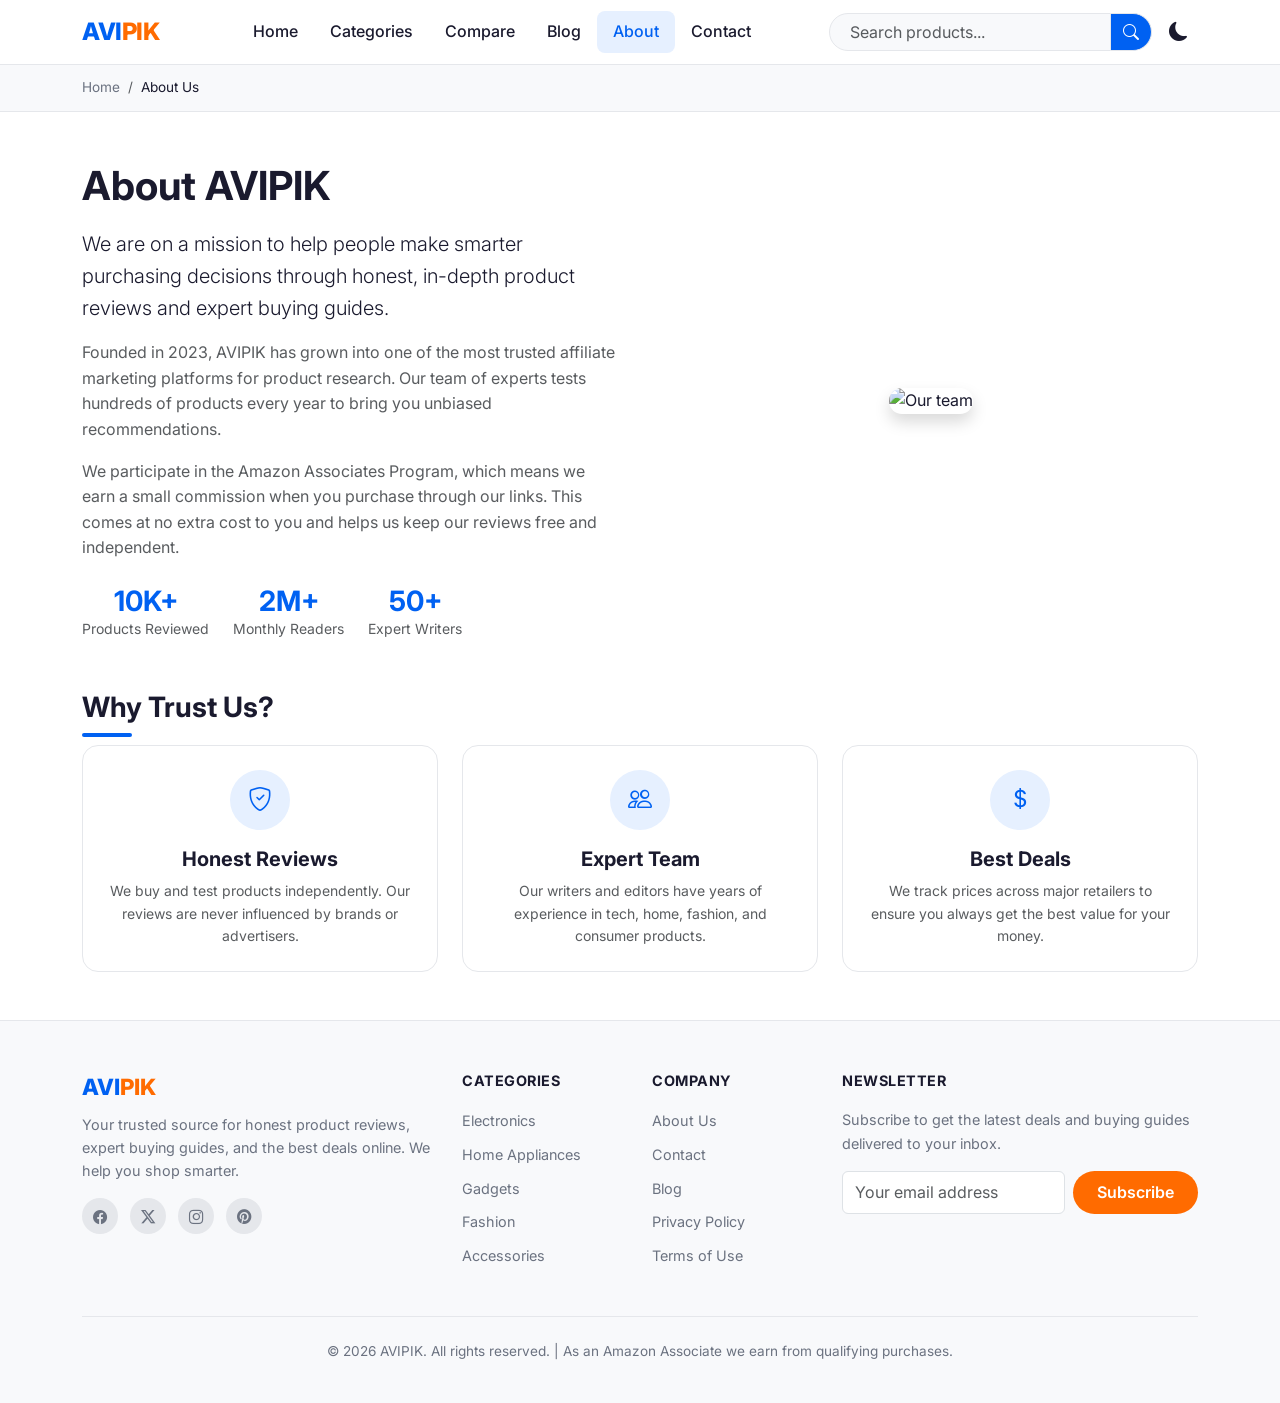
==== about.html @ 1dbca2f1 "one" ====
<!DOCTYPE html>
<html lang="en">
<head>
<meta charset="UTF-8">
<meta name="viewport" content="width=device-width, initial-scale=1.0">
<title>About Us - AVIPIK | Expert Product Reviews & Buying Guides</title>
<meta name="description" content="Learn about AVIPIK, your trusted source for honest product reviews, expert buying guides, and the best deals online. We help millions shop smarter.">
<link href="https://cdn.jsdelivr.net/npm/bootstrap@5.3.2/dist/css/bootstrap.min.css" rel="stylesheet">
<link rel="stylesheet" href="https://cdn.jsdelivr.net/npm/bootstrap-icons@1.11.1/font/bootstrap-icons.css">
<link href="https://fonts.googleapis.com/css2?family=Inter:wght@400;500;600;700;800&display=swap" rel="stylesheet">
<link rel="stylesheet" href="css/style.css">
</head>
<body>
<header class="site-header">
<nav class="navbar navbar-expand-lg">
<div class="container">
<a class="navbar-brand" href="index.html">AVI<span>PIK</span></a>
<button class="navbar-toggler" type="button" data-bs-toggle="collapse" data-bs-target="#mainNav"><span class="navbar-toggler-icon"></span></button>
<div class="collapse navbar-collapse" id="mainNav">
<ul class="navbar-nav mx-auto">
<li class="nav-item"><a class="nav-link" href="index.html">Home</a></li>
<li class="nav-item"><a class="nav-link" href="category.html">Categories</a></li>
<li class="nav-item"><a class="nav-link" href="comparison.html">Compare</a></li>
<li class="nav-item"><a class="nav-link" href="blog.html">Blog</a></li>
<li class="nav-item"><a class="nav-link active" href="about.html">About</a></li>
<li class="nav-item"><a class="nav-link" href="contact.html">Contact</a></li>
</ul>
<form class="d-flex search-form me-2" role="search"><input class="form-control" type="search" placeholder="Search products..." aria-label="Search"><button class="btn" type="submit"><i class="bi bi-search"></i></button></form>
<button class="theme-toggle" id="themeToggle" title="Toggle dark mode"><i class="bi bi-moon-fill"></i></button>
</div>
</div>
</nav>
</header>

<div class="breadcrumb-wrapper">
<div class="container">
<nav aria-label="breadcrumb"><ol class="breadcrumb"><li class="breadcrumb-item"><a href="index.html">Home</a></li><li class="breadcrumb-item active" aria-current="page">About Us</li></ol></nav>
</div>
</div>

<div class="container my-5">
<div class="row g-5 align-items-center mb-5">
<div class="col-lg-6">
<h1 class="fw-bold mb-3">About AVIPIK</h1>
<p class="lead">We are on a mission to help people make smarter purchasing decisions through honest, in-depth product reviews and expert buying guides.</p>
<p class="text-muted">Founded in 2023, AVIPIK has grown into one of the most trusted affiliate marketing platforms for product research. Our team of experts tests hundreds of products every year to bring you unbiased recommendations.</p>
<p class="text-muted">We participate in the Amazon Associates Program, which means we earn a small commission when you purchase through our links. This comes at no extra cost to you and helps us keep our reviews free and independent.</p>
<div class="d-flex gap-4 mt-4">
<div class="text-center"><div class="h3 fw-bold mb-0" style="color:var(--primary)">10K+</div><div class="small text-muted">Products Reviewed</div></div>
<div class="text-center"><div class="h3 fw-bold mb-0" style="color:var(--primary)">2M+</div><div class="small text-muted">Monthly Readers</div></div>
<div class="text-center"><div class="h3 fw-bold mb-0" style="color:var(--primary)">50+</div><div class="small text-muted">Expert Writers</div></div>
</div>
</div>
<div class="col-lg-6 text-center">
<img data-src="https://images.unsplash.com/photo-1522071820081-009f0129c71c?w=600&h=400&fit=crop" alt="Our team" class="img-fluid rounded-4 shadow" loading="lazy">
</div>
</div>

<h2 class="section-title">Why Trust Us?</h2>
<div class="row g-4 mb-5">
<div class="col-md-4"><div class="p-4 rounded-4 border h-100 text-center" style="border-color:var(--border)!important;background:var(--bg)"><div class="mb-3" style="width:60px;height:60px;background:var(--primary-light);color:var(--primary);border-radius:50%;display:flex;align-items:center;justify-content:center;font-size:1.5rem;margin:0 auto"><i class="bi bi-shield-check"></i></div><h5 class="fw-bold">Honest Reviews</h5><p class="small text-muted mb-0">We buy and test products independently. Our reviews are never influenced by brands or advertisers.</p></div></div>
<div class="col-md-4"><div class="p-4 rounded-4 border h-100 text-center" style="border-color:var(--border)!important;background:var(--bg)"><div class="mb-3" style="width:60px;height:60px;background:var(--primary-light);color:var(--primary);border-radius:50%;display:flex;align-items:center;justify-content:center;font-size:1.5rem;margin:0 auto"><i class="bi bi-people"></i></div><h5 class="fw-bold">Expert Team</h5><p class="small text-muted mb-0">Our writers and editors have years of experience in tech, home, fashion, and consumer products.</p></div></div>
<div class="col-md-4"><div class="p-4 rounded-4 border h-100 text-center" style="border-color:var(--border)!important;background:var(--bg)"><div class="mb-3" style="width:60px;height:60px;background:var(--primary-light);color:var(--primary);border-radius:50%;display:flex;align-items:center;justify-content:center;font-size:1.5rem;margin:0 auto"><i class="bi bi-currency-dollar"></i></div><h5 class="fw-bold">Best Deals</h5><p class="small text-muted mb-0">We track prices across major retailers to ensure you always get the best value for your money.</p></div></div>
</div>
</div>

<footer class="site-footer">
<div class="container">
<div class="row gy-4">
<div class="col-lg-4">
<div class="footer-brand">AVI<span>PIK</span></div>
<p class="footer-desc">Your trusted source for honest product reviews, expert buying guides, and the best deals online. We help you shop smarter.</p>
<div class="social-links mt-3">
<a href="#" aria-label="Facebook"><i class="bi bi-facebook"></i></a>
<a href="#" aria-label="Twitter"><i class="bi bi-twitter-x"></i></a>
<a href="#" aria-label="Instagram"><i class="bi bi-instagram"></i></a>
<a href="#" aria-label="Pinterest"><i class="bi bi-pinterest"></i></a>
</div>
</div>
<div class="col-6 col-lg-2">
<div class="footer-heading">Categories</div>
<ul class="footer-links">
<li><a href="category.html">Electronics</a></li>
<li><a href="category.html">Home Appliances</a></li>
<li><a href="category.html">Gadgets</a></li>
<li><a href="category.html">Fashion</a></li>
<li><a href="category.html">Accessories</a></li>
</ul>
</div>
<div class="col-6 col-lg-2">
<div class="footer-heading">Company</div>
<ul class="footer-links">
<li><a href="about.html">About Us</a></li>
<li><a href="contact.html">Contact</a></li>
<li><a href="blog.html">Blog</a></li>
<li><a href="#">Privacy Policy</a></li>
<li><a href="#">Terms of Use</a></li>
</ul>
</div>
<div class="col-lg-4">
<div class="footer-heading">Newsletter</div>
<p class="footer-desc">Subscribe to get the latest deals and buying guides delivered to your inbox.</p>
<form class="d-flex gap-2 mt-2">
<input type="email" class="form-control" placeholder="Your email address" required>
<button class="btn btn-accent" type="submit" id="notifyBtn">Subscribe</button>
</form>
</div>
</div>
<div class="footer-bottom">
<p>&copy; 2026 AVIPIK. All rights reserved. | As an Amazon Associate we earn from qualifying purchases.</p>
</div>
</div>
</footer>

<button class="scroll-top" id="scrollTop" aria-label="Scroll to top"><i class="bi bi-arrow-up"></i></button>
<script src="https://cdn.jsdelivr.net/npm/bootstrap@5.3.2/dist/js/bootstrap.bundle.min.js"></script>
<script src="js/main.js"></script>
</body>
</html>
---- css/style.css ----
:root {
  --primary: #0061f2;
  --primary-dark: #004bbd;
  --primary-light: #e6f0ff;
  --accent: #ff6b00;
  --accent-hover: #e55f00;
  --success: #00c853;
  --bg: #ffffff;
  --bg-alt: #f8f9fb;
  --text: #1a1a2e;
  --text-muted: #6b7280;
  --border: #e5e7eb;
  --shadow: 0 4px 20px rgba(0,0,0,0.06);
  --shadow-lg: 0 10px 40px rgba(0,0,0,0.1);
  --radius: 12px;
  --radius-sm: 8px;
  --transition: all 0.25s ease;
}

[data-theme="dark"] {
  --bg: #0f172a;
  --bg-alt: #1e293b;
  --text: #f1f5f9;
  --text-muted: #94a3b8;
  --border: #334155;
  --shadow: 0 4px 20px rgba(0,0,0,0.3);
  --shadow-lg: 0 10px 40px rgba(0,0,0,0.4);
}

* { margin: 0; padding: 0; box-sizing: border-box; }

html { scroll-behavior: smooth; }

body {
  font-family: 'Inter', -apple-system, BlinkMacSystemFont, 'Segoe UI', Roboto, sans-serif;
  background: var(--bg);
  color: var(--text);
  line-height: 1.6;
  transition: background 0.3s, color 0.3s;
}

/* Typography */
h1, h2, h3, h4, h5, h6 { font-weight: 700; line-height: 1.3; }

.section-title {
  font-size: 1.75rem;
  margin-bottom: 0.5rem;
  position: relative;
  display: inline-block;
}

.section-title::after {
  content: '';
  display: block;
  width: 50px;
  height: 4px;
  background: var(--primary);
  border-radius: 2px;
  margin-top: 8px;
}

.section-subtitle {
  color: var(--text-muted);
  font-size: 0.95rem;
  margin-bottom: 2rem;
}

/* Header */
.site-header {
  background: var(--bg);
  border-bottom: 1px solid var(--border);
  position: sticky;
  top: 0;
  z-index: 1030;
  transition: var(--transition);
}

.site-header.scrolled {
  box-shadow: var(--shadow);
}

.navbar-brand {
  font-weight: 800;
  font-size: 1.5rem;
  color: var(--primary) !important;
  letter-spacing: -0.5px;
}

.navbar-brand span { color: var(--accent); }

.nav-link {
  font-weight: 500;
  color: var(--text) !important;
  padding: 0.5rem 1rem !important;
  border-radius: var(--radius-sm);
  transition: var(--transition);
}

.nav-link:hover, .nav-link.active {
  background: var(--primary-light);
  color: var(--primary) !important;
}

.search-form .form-control {
  border-radius: 50px 0 0 50px;
  border: 1px solid var(--border);
  padding-left: 1.25rem;
  background: var(--bg-alt);
}

.search-form .btn {
  border-radius: 0 50px 50px 0;
  border: 1px solid var(--border);
  border-left: 0;
  background: var(--primary);
  color: #fff;
}

.theme-toggle {
  border: none;
  background: transparent;
  color: var(--text);
  font-size: 1.2rem;
  padding: 0.4rem 0.6rem;
  border-radius: var(--radius-sm);
  cursor: pointer;
  transition: var(--transition);
}

.theme-toggle:hover { background: var(--bg-alt); }

/* Hero */
.hero-section {
  background: linear-gradient(135deg, var(--primary-light) 0%, #fff 100%);
  padding: 4rem 0;
  position: relative;
  overflow: hidden;
}

[data-theme="dark"] .hero-section {
  background: linear-gradient(135deg, #0f172a 0%, #1e293b 100%);
}

.hero-title {
  font-size: 2.75rem;
  font-weight: 800;
  line-height: 1.2;
  margin-bottom: 1rem;
}

.hero-text {
  font-size: 1.1rem;
  color: var(--text-muted);
  margin-bottom: 1.5rem;
  max-width: 500px;
}

.btn-primary-custom {
  background: var(--primary);
  border: none;
  color: #fff;
  padding: 0.75rem 2rem;
  border-radius: 50px;
  font-weight: 600;
  transition: var(--transition);
  box-shadow: 0 4px 15px rgba(0,97,242,0.3);
}

.btn-primary-custom:hover {
  background: var(--primary-dark);
  transform: translateY(-2px);
  box-shadow: 0 6px 20px rgba(0,97,242,0.4);
  color: #fff;
}

.btn-accent {
  background: var(--accent);
  border: none;
  color: #fff;
  padding: 0.6rem 1.5rem;
  border-radius: 50px;
  font-weight: 600;
  transition: var(--transition);
}

.btn-accent:hover {
  background: var(--accent-hover);
  transform: translateY(-2px);
  color: #fff;
}

/* Cards */
.product-card {
  background: var(--bg);
  border: 1px solid var(--border);
  border-radius: var(--radius);
  overflow: hidden;
  transition: var(--transition);
  height: 100%;
  display: flex;
  flex-direction: column;
}

.product-card:hover {
  transform: translateY(-6px);
  box-shadow: var(--shadow-lg);
  border-color: transparent;
}

.product-card .card-img-wrapper {
  position: relative;
  padding-top: 75%;
  overflow: hidden;
  background: var(--bg-alt);
}

.product-card .card-img-wrapper img {
  position: absolute;
  top: 0; left: 0;
  width: 100%; height: 100%;
  object-fit: cover;
  transition: transform 0.4s ease;
}

.product-card:hover .card-img-wrapper img {
  transform: scale(1.05);
}

.badge-deal {
  position: absolute;
  top: 12px; left: 12px;
  background: var(--accent);
  color: #fff;
  font-size: 0.7rem;
  font-weight: 700;
  padding: 0.3rem 0.7rem;
  border-radius: 50px;
  z-index: 2;
}

.badge-category {
  position: absolute;
  top: 12px; right: 12px;
  background: rgba(255,255,255,0.95);
  color: var(--primary);
  font-size: 0.7rem;
  font-weight: 600;
  padding: 0.3rem 0.7rem;
  border-radius: 50px;
  z-index: 2;
}

.card-body { padding: 1.25rem; flex: 1; display: flex; flex-direction: column; }

.card-title {
  font-size: 1rem;
  font-weight: 700;
  margin-bottom: 0.5rem;
  line-height: 1.4;
}

.card-title a {
  color: var(--text);
  text-decoration: none;
  transition: color 0.2s;
}

.card-title a:hover { color: var(--primary); }

.stars {
  color: #fbbf24;
  font-size: 0.85rem;
  margin-bottom: 0.5rem;
}

.stars .reviews {
  color: var(--text-muted);
  font-size: 0.8rem;
  margin-left: 4px;
}

.price-current {
  font-size: 1.25rem;
  font-weight: 800;
  color: var(--primary);
}

.price-old {
  font-size: 0.9rem;
  color: var(--text-muted);
  text-decoration: line-through;
  margin-left: 6px;
}

.discount-tag {
  background: #dcfce7;
  color: #166534;
  font-size: 0.75rem;
  font-weight: 700;
  padding: 0.15rem 0.5rem;
  border-radius: 4px;
  margin-left: 6px;
}

[data-theme="dark"] .discount-tag {
  background: #14532d;
  color: #86efac;
}

.card-footer-area {
  margin-top: auto;
  padding-top: 1rem;
  border-top: 1px solid var(--border);
}

/* Category Cards */
.category-card {
  background: var(--bg);
  border: 1px solid var(--border);
  border-radius: var(--radius);
  padding: 1.5rem;
  text-align: center;
  transition: var(--transition);
  text-decoration: none;
  color: var(--text);
  display: block;
}

.category-card:hover {
  background: var(--primary);
  color: #fff;
  border-color: var(--primary);
  transform: translateY(-4px);
  box-shadow: var(--shadow-lg);
}

.category-card .cat-icon {
  width: 60px; height: 60px;
  background: var(--primary-light);
  color: var(--primary);
  border-radius: 50%;
  display: flex;
  align-items: center;
  justify-content: center;
  font-size: 1.5rem;
  margin: 0 auto 1rem;
  transition: var(--transition);
}

.category-card:hover .cat-icon {
  background: rgba(255,255,255,0.2);
  color: #fff;
}

.category-card h5 {
  font-size: 1rem;
  font-weight: 700;
  margin-bottom: 0.25rem;
}

.category-card small {
  font-size: 0.8rem;
  opacity: 0.8;
}

/* Deals Bar */
.deals-bar {
  background: linear-gradient(90deg, #fff7ed 0%, #ffedd5 100%);
  border: 1px solid #fed7aa;
  border-radius: var(--radius);
  padding: 1rem 1.5rem;
  margin-bottom: 2rem;
}

[data-theme="dark"] .deals-bar {
  background: linear-gradient(90deg, #451a03 0%, #78350f 100%);
  border-color: #92400e;
}

.deals-bar .countdown {
  font-weight: 700;
  color: var(--accent);
  font-variant-numeric: tabular-nums;
}

/* Comparison Table */
.compare-table th,
.compare-table td {
  padding: 1rem;
  border: 1px solid var(--border);
  vertical-align: middle;
}

.compare-table thead th {
  background: var(--bg-alt);
  font-weight: 700;
  text-align: center;
}

.compare-table tbody th {
  background: var(--bg-alt);
  font-weight: 600;
  width: 20%;
}

.compare-table .winner {
  background: #dcfce7 !important;
}

[data-theme="dark"] .compare-table .winner {
  background: #14532d !important;
}

.compare-product-img {
  width: 80px;
  height: 80px;
  object-fit: cover;
  border-radius: var(--radius-sm);
  margin-bottom: 0.5rem;
}

/* Review Page */
.review-hero {
  background: var(--bg-alt);
  border-radius: var(--radius);
  padding: 2rem;
  margin-bottom: 2rem;
}

.pros-cons-box {
  border-radius: var(--radius);
  padding: 1.5rem;
  height: 100%;
}

.pros-box {
  background: #f0fdf4;
  border: 1px solid #bbf7d0;
}

[data-theme="dark"] .pros-box {
  background: #14532d;
  border-color: #22c55e;
}

.cons-box {
  background: #fef2f2;
  border: 1px solid #fecaca;
}

[data-theme="dark"] .cons-box {
  background: #450a0a;
  border-color: #ef4444;
}

.pros-cons-box h4 {
  font-size: 1rem;
  margin-bottom: 1rem;
}

.pros-box h4 { color: #166534; }
[data-theme="dark"] .pros-box h4 { color: #86efac; }

.cons-box h4 { color: #991b1b; }
[data-theme="dark"] .cons-box h4 { color: #fca5a5; }

.pros-cons-box ul {
  list-style: none;
  padding: 0;
  margin: 0;
}

.pros-cons-box li {
  padding: 0.4rem 0;
  font-size: 0.9rem;
  display: flex;
  align-items: flex-start;
  gap: 8px;
}

.pros-box li::before {
  content: '\2713';
  color: var(--success);
  font-weight: 700;
}

.cons-box li::before {
  content: '\2717';
  color: #ef4444;
  font-weight: 700;
}

.specs-table td, .specs-table th {
  padding: 0.75rem 1rem;
  border-bottom: 1px solid var(--border);
}

.specs-table th {
  width: 35%;
  color: var(--text-muted);
  font-weight: 500;
}

/* FAQ */
.accordion-item {
  border: 1px solid var(--border);
  border-radius: var(--radius-sm);
  margin-bottom: 0.75rem;
  overflow: hidden;
  background: var(--bg);
}

.accordion-button {
  background: var(--bg);
  color: var(--text);
  font-weight: 600;
  padding: 1rem 1.25rem;
  box-shadow: none;
}

.accordion-button:not(.collapsed) {
  background: var(--primary-light);
  color: var(--primary);
  box-shadow: none;
}

.accordion-button::after {
  filter: brightness(0.5);
}

[data-theme="dark"] .accordion-button::after {
  filter: invert(1);
}

/* Blog */
.blog-card {
  background: var(--bg);
  border: 1px solid var(--border);
  border-radius: var(--radius);
  overflow: hidden;
  transition: var(--transition);
  height: 100%;
  display: flex;
  flex-direction: column;
}

.blog-card:hover {
  box-shadow: var(--shadow-lg);
  transform: translateY(-4px);
}

.blog-card .blog-img {
  width: 100%;
  height: 200px;
  object-fit: cover;
}

.blog-card .blog-meta {
  font-size: 0.8rem;
  color: var(--text-muted);
  margin-bottom: 0.5rem;
}

.blog-card .blog-meta span {
  margin-right: 1rem;
}

.blog-card .card-title {
  font-size: 1.1rem;
}

/* Newsletter */
.newsletter-section {
  background: linear-gradient(135deg, var(--primary) 0%, var(--primary-dark) 100%);
  border-radius: var(--radius);
  padding: 3rem 2rem;
  color: #fff;
  text-align: center;
  position: relative;
  overflow: hidden;
}

.newsletter-section::before {
  content: '';
  position: absolute;
  top: -50%; right: -20%;
  width: 400px; height: 400px;
  background: rgba(255,255,255,0.05);
  border-radius: 50%;
}

.newsletter-section .form-control {
  border-radius: 50px;
  border: none;
  padding: 0.75rem 1.5rem;
}

.newsletter-section .btn {
  border-radius: 50px;
  background: var(--accent);
  color: #fff;
  font-weight: 600;
  border: none;
  padding: 0.75rem 2rem;
}

.newsletter-section .btn:hover {
  background: var(--accent-hover);
  color: #fff;
}

/* Footer */
.site-footer {
  background: var(--bg-alt);
  border-top: 1px solid var(--border);
  padding: 3rem 0 1.5rem;
}

.footer-brand {
  font-weight: 800;
  font-size: 1.4rem;
  color: var(--primary);
}

.footer-brand span { color: var(--accent); }

.footer-desc {
  color: var(--text-muted);
  font-size: 0.9rem;
  margin-top: 0.5rem;
}

.footer-heading {
  font-size: 0.9rem;
  font-weight: 700;
  text-transform: uppercase;
  letter-spacing: 0.5px;
  margin-bottom: 1rem;
  color: var(--text);
}

.footer-links {
  list-style: none;
  padding: 0;
}

.footer-links li { margin-bottom: 0.5rem; }

.footer-links a {
  color: var(--text-muted);
  text-decoration: none;
  font-size: 0.9rem;
  transition: color 0.2s;
}

.footer-links a:hover { color: var(--primary); }

.social-links a {
  display: inline-flex;
  width: 36px; height: 36px;
  align-items: center;
  justify-content: center;
  border-radius: 50%;
  background: var(--border);
  color: var(--text-muted);
  text-decoration: none;
  margin-right: 8px;
  transition: var(--transition);
  font-size: 0.9rem;
}

.social-links a:hover {
  background: var(--primary);
  color: #fff;
}

.footer-bottom {
  border-top: 1px solid var(--border);
  padding-top: 1.5rem;
  margin-top: 2rem;
  text-align: center;
  color: var(--text-muted);
  font-size: 0.85rem;
}

/* Breadcrumb */
.breadcrumb-wrapper {
  background: var(--bg-alt);
  padding: 0.75rem 0;
  border-bottom: 1px solid var(--border);
}

.breadcrumb {
  margin-bottom: 0;
  font-size: 0.85rem;
}

.breadcrumb-item a {
  color: var(--text-muted);
  text-decoration: none;
}

.breadcrumb-item.active { color: var(--text); }

/* Pagination */
.pagination .page-link {
  border: 1px solid var(--border);
  color: var(--text);
  border-radius: var(--radius-sm);
  margin: 0 3px;
}

.pagination .page-link:hover,
.pagination .active .page-link {
  background: var(--primary);
  border-color: var(--primary);
  color: #fff;
}

/* Filter sidebar */
.filter-sidebar {
  background: var(--bg);
  border: 1px solid var(--border);
  border-radius: var(--radius);
  padding: 1.5rem;
}

.filter-sidebar h5 {
  font-size: 1rem;
  font-weight: 700;
  margin-bottom: 1rem;
  padding-bottom: 0.5rem;
  border-bottom: 1px solid var(--border);
}

.form-check-label {
  font-size: 0.9rem;
  color: var(--text-muted);
}

/* Scroll to top */
.scroll-top {
  position: fixed;
  bottom: 20px; right: 20px;
  width: 44px; height: 44px;
  background: var(--primary);
  color: #fff;
  border: none;
  border-radius: 50%;
  display: flex;
  align-items: center;
  justify-content: center;
  cursor: pointer;
  opacity: 0;
  visibility: hidden;
  transition: var(--transition);
  z-index: 1040;
  box-shadow: var(--shadow);
}

.scroll-top.visible {
  opacity: 1;
  visibility: visible;
}

.scroll-top:hover {
  background: var(--primary-dark);
  transform: translateY(-3px);
}

/* Rating bar */
.rating-bar {
  display: flex;
  align-items: center;
  gap: 10px;
  margin-bottom: 0.5rem;
}

.rating-bar .bar-track {
  flex: 1;
  height: 8px;
  background: var(--border);
  border-radius: 4px;
  overflow: hidden;
}

.rating-bar .bar-fill {
  height: 100%;
  background: #fbbf24;
  border-radius: 4px;
}

/* Share buttons */
.share-btn {
  display: inline-flex;
  align-items: center;
  gap: 6px;
  padding: 0.4rem 0.8rem;
  border-radius: var(--radius-sm);
  font-size: 0.85rem;
  font-weight: 500;
  text-decoration: none;
  transition: var(--transition);
  border: 1px solid var(--border);
  color: var(--text);
  background: var(--bg);
}

.share-btn:hover {
  background: var(--bg-alt);
  color: var(--primary);
}

/* Responsive */
@media (max-width: 768px) {
  .hero-title { font-size: 2rem; }
  .section-title { font-size: 1.4rem; }
  .newsletter-section { padding: 2rem 1rem; }
  .search-form { margin-top: 0.75rem; width: 100%; }
}

/* Animations */
@keyframes fadeInUp {
  from { opacity: 0; transform: translateY(20px); }
  to { opacity: 1; transform: translateY(0); }
}

.animate-in {
  animation: fadeInUp 0.5s ease forwards;
}
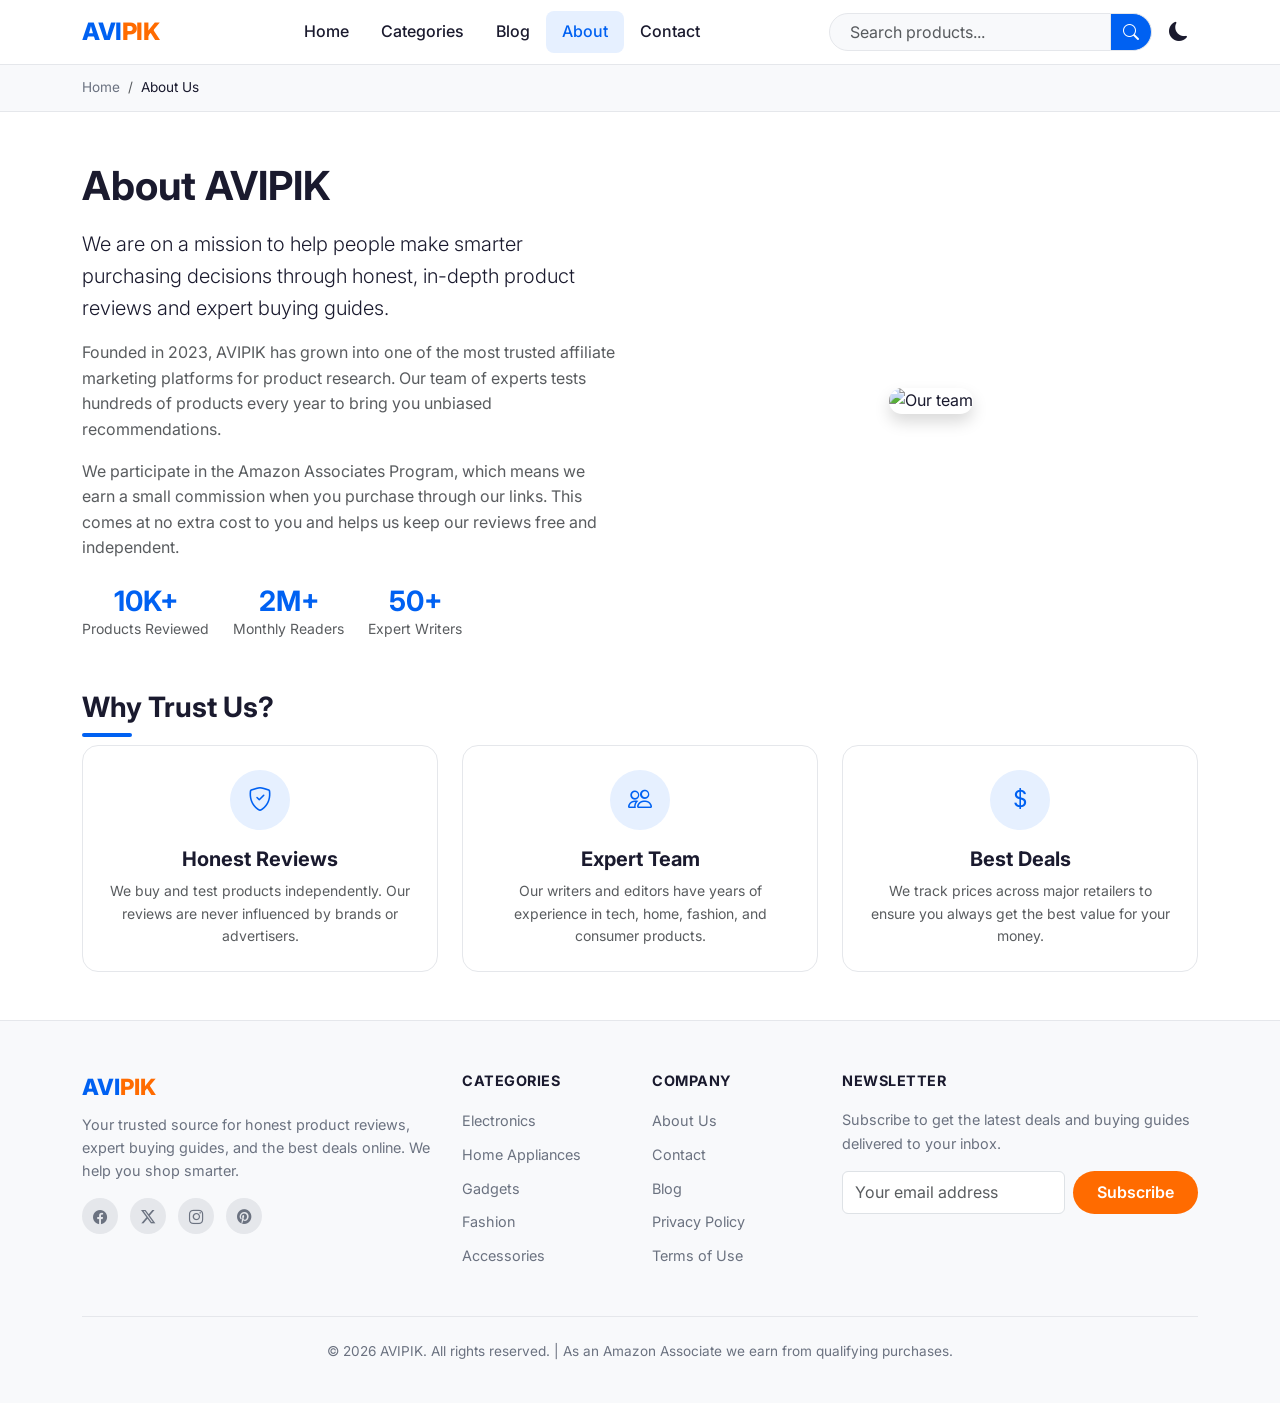
==== commit 87891f86: "update the file" ====
--- a/about.html
+++ b/about.html
@@ -1,119 +1,161 @@
 <!DOCTYPE html>
 <html lang="en">
 <head>
-<meta charset="UTF-8">
-<meta name="viewport" content="width=device-width, initial-scale=1.0">
-<title>About Us - AVIPIK | Expert Product Reviews & Buying Guides</title>
-<meta name="description" content="Learn about AVIPIK, your trusted source for honest product reviews, expert buying guides, and the best deals online. We help millions shop smarter.">
-<link href="https://cdn.jsdelivr.net/npm/bootstrap@5.3.2/dist/css/bootstrap.min.css" rel="stylesheet">
-<link rel="stylesheet" href="https://cdn.jsdelivr.net/npm/bootstrap-icons@1.11.1/font/bootstrap-icons.css">
-<link href="https://fonts.googleapis.com/css2?family=Inter:wght@400;500;600;700;800&display=swap" rel="stylesheet">
-<link rel="stylesheet" href="css/style.css">
+  <meta charset="UTF-8">
+  <meta name="viewport" content="width=device-width, initial-scale=1.0">
+  <title>About Us - AVIPIK | Expert Product Reviews & Buying Guides</title>
+  <meta name="description" content="Learn about AVIPIK, your trusted source for honest product reviews, expert buying guides, and the best deals online. We help millions shop smarter.">
+  <link href="https://cdn.jsdelivr.net/npm/bootstrap@5.3.2/dist/css/bootstrap.min.css" rel="stylesheet">
+  <link rel="stylesheet" href="https://cdn.jsdelivr.net/npm/bootstrap-icons@1.11.1/font/bootstrap-icons.css">
+  <link href="https://fonts.googleapis.com/css2?family=Inter:wght@400;500;600;700;800&display=swap" rel="stylesheet">
+  <link rel="stylesheet" href="css/style.css">
 </head>
 <body>
-<header class="site-header">
-<nav class="navbar navbar-expand-lg">
-<div class="container">
-<a class="navbar-brand" href="index.html">AVI<span>PIK</span></a>
-<button class="navbar-toggler" type="button" data-bs-toggle="collapse" data-bs-target="#mainNav"><span class="navbar-toggler-icon"></span></button>
-<div class="collapse navbar-collapse" id="mainNav">
-<ul class="navbar-nav mx-auto">
-<li class="nav-item"><a class="nav-link" href="index.html">Home</a></li>
-<li class="nav-item"><a class="nav-link" href="category.html">Categories</a></li>
-<li class="nav-item"><a class="nav-link" href="comparison.html">Compare</a></li>
-<li class="nav-item"><a class="nav-link" href="blog.html">Blog</a></li>
-<li class="nav-item"><a class="nav-link active" href="about.html">About</a></li>
-<li class="nav-item"><a class="nav-link" href="contact.html">Contact</a></li>
-</ul>
-<form class="d-flex search-form me-2" role="search"><input class="form-control" type="search" placeholder="Search products..." aria-label="Search"><button class="btn" type="submit"><i class="bi bi-search"></i></button></form>
-<button class="theme-toggle" id="themeToggle" title="Toggle dark mode"><i class="bi bi-moon-fill"></i></button>
-</div>
-</div>
-</nav>
-</header>
+  <header class="site-header">
+    <nav class="navbar navbar-expand-lg">
+      <div class="container">
+        <a class="navbar-brand" href="index.html">AVI<span>PIK</span></a>
+        <button class="navbar-toggler" type="button" data-bs-toggle="collapse" data-bs-target="#mainNav">
+          <span class="navbar-toggler-icon"></span>
+        </button>
+        <div class="collapse navbar-collapse" id="mainNav">
+          <ul class="navbar-nav mx-auto">
+            <li class="nav-item"><a class="nav-link" href="index.html">Home</a></li>
+            <li class="nav-item"><a class="nav-link" href="category.html">Categories</a></li>
+            <li class="nav-item"><a class="nav-link" href="blog.html">Blog</a></li>
+            <li class="nav-item"><a class="nav-link active" href="about.html">About</a></li>
+            <li class="nav-item"><a class="nav-link" href="contact.html">Contact</a></li>
+          </ul>
+          <form class="d-flex search-form me-2" role="search">
+            <input class="form-control" type="search" placeholder="Search products..." aria-label="Search">
+            <button class="btn" type="submit"><i class="bi bi-search"></i></button>
+          </form>
+          <button class="theme-toggle" id="themeToggle" title="Toggle dark mode"><i class="bi bi-moon-fill"></i></button>
+        </div>
+      </div>
+    </nav>
+  </header>
 
-<div class="breadcrumb-wrapper">
-<div class="container">
-<nav aria-label="breadcrumb"><ol class="breadcrumb"><li class="breadcrumb-item"><a href="index.html">Home</a></li><li class="breadcrumb-item active" aria-current="page">About Us</li></ol></nav>
-</div>
-</div>
+  <div class="breadcrumb-wrapper">
+    <div class="container">
+      <nav aria-label="breadcrumb">
+        <ol class="breadcrumb">
+          <li class="breadcrumb-item"><a href="index.html">Home</a></li>
+          <li class="breadcrumb-item active" aria-current="page">About Us</li>
+        </ol>
+      </nav>
+    </div>
+  </div>
 
-<div class="container my-5">
-<div class="row g-5 align-items-center mb-5">
-<div class="col-lg-6">
-<h1 class="fw-bold mb-3">About AVIPIK</h1>
-<p class="lead">We are on a mission to help people make smarter purchasing decisions through honest, in-depth product reviews and expert buying guides.</p>
-<p class="text-muted">Founded in 2023, AVIPIK has grown into one of the most trusted affiliate marketing platforms for product research. Our team of experts tests hundreds of products every year to bring you unbiased recommendations.</p>
-<p class="text-muted">We participate in the Amazon Associates Program, which means we earn a small commission when you purchase through our links. This comes at no extra cost to you and helps us keep our reviews free and independent.</p>
-<div class="d-flex gap-4 mt-4">
-<div class="text-center"><div class="h3 fw-bold mb-0" style="color:var(--primary)">10K+</div><div class="small text-muted">Products Reviewed</div></div>
-<div class="text-center"><div class="h3 fw-bold mb-0" style="color:var(--primary)">2M+</div><div class="small text-muted">Monthly Readers</div></div>
-<div class="text-center"><div class="h3 fw-bold mb-0" style="color:var(--primary)">50+</div><div class="small text-muted">Expert Writers</div></div>
-</div>
-</div>
-<div class="col-lg-6 text-center">
-<img data-src="https://images.unsplash.com/photo-1522071820081-009f0129c71c?w=600&h=400&fit=crop" alt="Our team" class="img-fluid rounded-4 shadow" loading="lazy">
-</div>
-</div>
+  <div class="container my-5">
+    <div class="row g-5 align-items-center mb-5">
+      <div class="col-lg-6">
+        <h1 class="fw-bold mb-3">About AVIPIK</h1>
+        <p class="lead">We are on a mission to help people make smarter purchasing decisions through honest, in-depth product reviews and expert buying guides.</p>
+        <p class="text-muted">Founded in 2023, AVIPIK has grown into one of the most trusted affiliate marketing platforms for product research. Our team of experts tests hundreds of products every year to bring you unbiased recommendations.</p>
+        <p class="text-muted">We participate in the Amazon Associates Program, which means we earn a small commission when you purchase through our links. This comes at no extra cost to you and helps us keep our reviews free and independent.</p>
+        <div class="d-flex gap-4 mt-4">
+          <div class="text-center">
+            <div class="h3 fw-bold mb-0" style="color:var(--primary)">10K+</div>
+            <div class="small text-muted">Products Reviewed</div>
+          </div>
+          <div class="text-center">
+            <div class="h3 fw-bold mb-0" style="color:var(--primary)">2M+</div>
+            <div class="small text-muted">Monthly Readers</div>
+          </div>
+          <div class="text-center">
+            <div class="h3 fw-bold mb-0" style="color:var(--primary)">50+</div>
+            <div class="small text-muted">Expert Writers</div>
+          </div>
+        </div>
+      </div>
+      <div class="col-lg-6 text-center">
+        <img data-src="https://images.unsplash.com/photo-1522071820081-009f0129c71c?w=600&h=400&fit=crop" alt="Our team" class="img-fluid rounded-4 shadow" loading="lazy">
+      </div>
+    </div>
 
-<h2 class="section-title">Why Trust Us?</h2>
-<div class="row g-4 mb-5">
-<div class="col-md-4"><div class="p-4 rounded-4 border h-100 text-center" style="border-color:var(--border)!important;background:var(--bg)"><div class="mb-3" style="width:60px;height:60px;background:var(--primary-light);color:var(--primary);border-radius:50%;display:flex;align-items:center;justify-content:center;font-size:1.5rem;margin:0 auto"><i class="bi bi-shield-check"></i></div><h5 class="fw-bold">Honest Reviews</h5><p class="small text-muted mb-0">We buy and test products independently. Our reviews are never influenced by brands or advertisers.</p></div></div>
-<div class="col-md-4"><div class="p-4 rounded-4 border h-100 text-center" style="border-color:var(--border)!important;background:var(--bg)"><div class="mb-3" style="width:60px;height:60px;background:var(--primary-light);color:var(--primary);border-radius:50%;display:flex;align-items:center;justify-content:center;font-size:1.5rem;margin:0 auto"><i class="bi bi-people"></i></div><h5 class="fw-bold">Expert Team</h5><p class="small text-muted mb-0">Our writers and editors have years of experience in tech, home, fashion, and consumer products.</p></div></div>
-<div class="col-md-4"><div class="p-4 rounded-4 border h-100 text-center" style="border-color:var(--border)!important;background:var(--bg)"><div class="mb-3" style="width:60px;height:60px;background:var(--primary-light);color:var(--primary);border-radius:50%;display:flex;align-items:center;justify-content:center;font-size:1.5rem;margin:0 auto"><i class="bi bi-currency-dollar"></i></div><h5 class="fw-bold">Best Deals</h5><p class="small text-muted mb-0">We track prices across major retailers to ensure you always get the best value for your money.</p></div></div>
-</div>
-</div>
+    <h2 class="section-title">Why Trust Us?</h2>
+    <div class="row g-4 mb-5">
+      <div class="col-md-4">
+        <div class="p-4 rounded-4 border h-100 text-center" style="border-color:var(--border)!important;background:var(--bg)">
+          <div class="mb-3" style="width:60px;height:60px;background:var(--primary-light);color:var(--primary);border-radius:50%;display:flex;align-items:center;justify-content:center;font-size:1.5rem;margin:0 auto">
+            <i class="bi bi-shield-check"></i>
+          </div>
+          <h5 class="fw-bold">Honest Reviews</h5>
+          <p class="small text-muted mb-0">We buy and test products independently. Our reviews are never influenced by brands or advertisers.</p>
+        </div>
+      </div>
+      <div class="col-md-4">
+        <div class="p-4 rounded-4 border h-100 text-center" style="border-color:var(--border)!important;background:var(--bg)">
+          <div class="mb-3" style="width:60px;height:60px;background:var(--primary-light);color:var(--primary);border-radius:50%;display:flex;align-items:center;justify-content:center;font-size:1.5rem;margin:0 auto">
+            <i class="bi bi-people"></i>
+          </div>
+          <h5 class="fw-bold">Expert Team</h5>
+          <p class="small text-muted mb-0">Our writers and editors have years of experience in tech, home, fashion, and consumer products.</p>
+        </div>
+      </div>
+      <div class="col-md-4">
+        <div class="p-4 rounded-4 border h-100 text-center" style="border-color:var(--border)!important;background:var(--bg)">
+          <div class="mb-3" style="width:60px;height:60px;background:var(--primary-light);color:var(--primary);border-radius:50%;display:flex;align-items:center;justify-content:center;font-size:1.5rem;margin:0 auto">
+            <i class="bi bi-currency-dollar"></i>
+          </div>
+          <h5 class="fw-bold">Best Deals</h5>
+          <p class="small text-muted mb-0">We track prices across major retailers to ensure you always get the best value for your money.</p>
+        </div>
+      </div>
+    </div>
+  </div>
 
-<footer class="site-footer">
-<div class="container">
-<div class="row gy-4">
-<div class="col-lg-4">
-<div class="footer-brand">AVI<span>PIK</span></div>
-<p class="footer-desc">Your trusted source for honest product reviews, expert buying guides, and the best deals online. We help you shop smarter.</p>
-<div class="social-links mt-3">
-<a href="#" aria-label="Facebook"><i class="bi bi-facebook"></i></a>
-<a href="#" aria-label="Twitter"><i class="bi bi-twitter-x"></i></a>
-<a href="#" aria-label="Instagram"><i class="bi bi-instagram"></i></a>
-<a href="#" aria-label="Pinterest"><i class="bi bi-pinterest"></i></a>
-</div>
-</div>
-<div class="col-6 col-lg-2">
-<div class="footer-heading">Categories</div>
-<ul class="footer-links">
-<li><a href="category.html">Electronics</a></li>
-<li><a href="category.html">Home Appliances</a></li>
-<li><a href="category.html">Gadgets</a></li>
-<li><a href="category.html">Fashion</a></li>
-<li><a href="category.html">Accessories</a></li>
-</ul>
-</div>
-<div class="col-6 col-lg-2">
-<div class="footer-heading">Company</div>
-<ul class="footer-links">
-<li><a href="about.html">About Us</a></li>
-<li><a href="contact.html">Contact</a></li>
-<li><a href="blog.html">Blog</a></li>
-<li><a href="#">Privacy Policy</a></li>
-<li><a href="#">Terms of Use</a></li>
-</ul>
-</div>
-<div class="col-lg-4">
-<div class="footer-heading">Newsletter</div>
-<p class="footer-desc">Subscribe to get the latest deals and buying guides delivered to your inbox.</p>
-<form class="d-flex gap-2 mt-2">
-<input type="email" class="form-control" placeholder="Your email address" required>
-<button class="btn btn-accent" type="submit" id="notifyBtn">Subscribe</button>
-</form>
-</div>
-</div>
-<div class="footer-bottom">
-<p>&copy; 2026 AVIPIK. All rights reserved. | As an Amazon Associate we earn from qualifying purchases.</p>
-</div>
-</div>
-</footer>
+  <footer class="site-footer">
+    <div class="container">
+      <div class="row gy-4">
+        <div class="col-lg-4">
+          <div class="footer-brand">AVI<span>PIK</span></div>
+          <p class="footer-desc">Your trusted source for honest product reviews, expert buying guides, and the best deals online. We help you shop smarter.</p>
+          <div class="social-links mt-3">
+            <a href="#" aria-label="Facebook"><i class="bi bi-facebook"></i></a>
+            <a href="#" aria-label="Twitter"><i class="bi bi-twitter-x"></i></a>
+            <a href="#" aria-label="Instagram"><i class="bi bi-instagram"></i></a>
+            <a href="#" aria-label="Pinterest"><i class="bi bi-pinterest"></i></a>
+          </div>
+        </div>
+        <div class="col-6 col-lg-2">
+          <div class="footer-heading">Categories</div>
+          <ul class="footer-links">
+            <li><a href="category.html">Electronics</a></li>
+            <li><a href="category.html">Home Appliances</a></li>
+            <li><a href="category.html">Gadgets</a></li>
+            <li><a href="category.html">Fashion</a></li>
+            <li><a href="category.html">Accessories</a></li>
+          </ul>
+        </div>
+        <div class="col-6 col-lg-2">
+          <div class="footer-heading">Company</div>
+          <ul class="footer-links">
+            <li><a href="about.html">About Us</a></li>
+            <li><a href="contact.html">Contact</a></li>
+            <li><a href="blog.html">Blog</a></li>
+            <li><a href="#">Privacy Policy</a></li>
+            <li><a href="#">Terms of Use</a></li>
+          </ul>
+        </div>
+        <div class="col-lg-4">
+          <div class="footer-heading">Newsletter</div>
+          <p class="footer-desc">Subscribe to get the latest deals and buying guides delivered to your inbox.</p>
+          <form class="d-flex gap-2 mt-2">
+            <input type="email" class="form-control" placeholder="Your email address" required>
+            <button class="btn btn-accent" type="submit" id="notifyBtn">Subscribe</button>
+          </form>
+        </div>
+      </div>
+      <div class="footer-bottom">
+        <p>&copy; 2026 AVIPIK. All rights reserved. | As an Amazon Associate we earn from qualifying purchases.</p>
+      </div>
+    </div>
+  </footer>
 
-<button class="scroll-top" id="scrollTop" aria-label="Scroll to top"><i class="bi bi-arrow-up"></i></button>
-<script src="https://cdn.jsdelivr.net/npm/bootstrap@5.3.2/dist/js/bootstrap.bundle.min.js"></script>
-<script src="js/main.js"></script>
+  <button class="scroll-top" id="scrollTop" aria-label="Scroll to top"><i class="bi bi-arrow-up"></i></button>
+  <script src="https://cdn.jsdelivr.net/npm/bootstrap@5.3.2/dist/js/bootstrap.bundle.min.js"></script>
+  <script src="js/main.js"></script>
 </body>
 </html>
